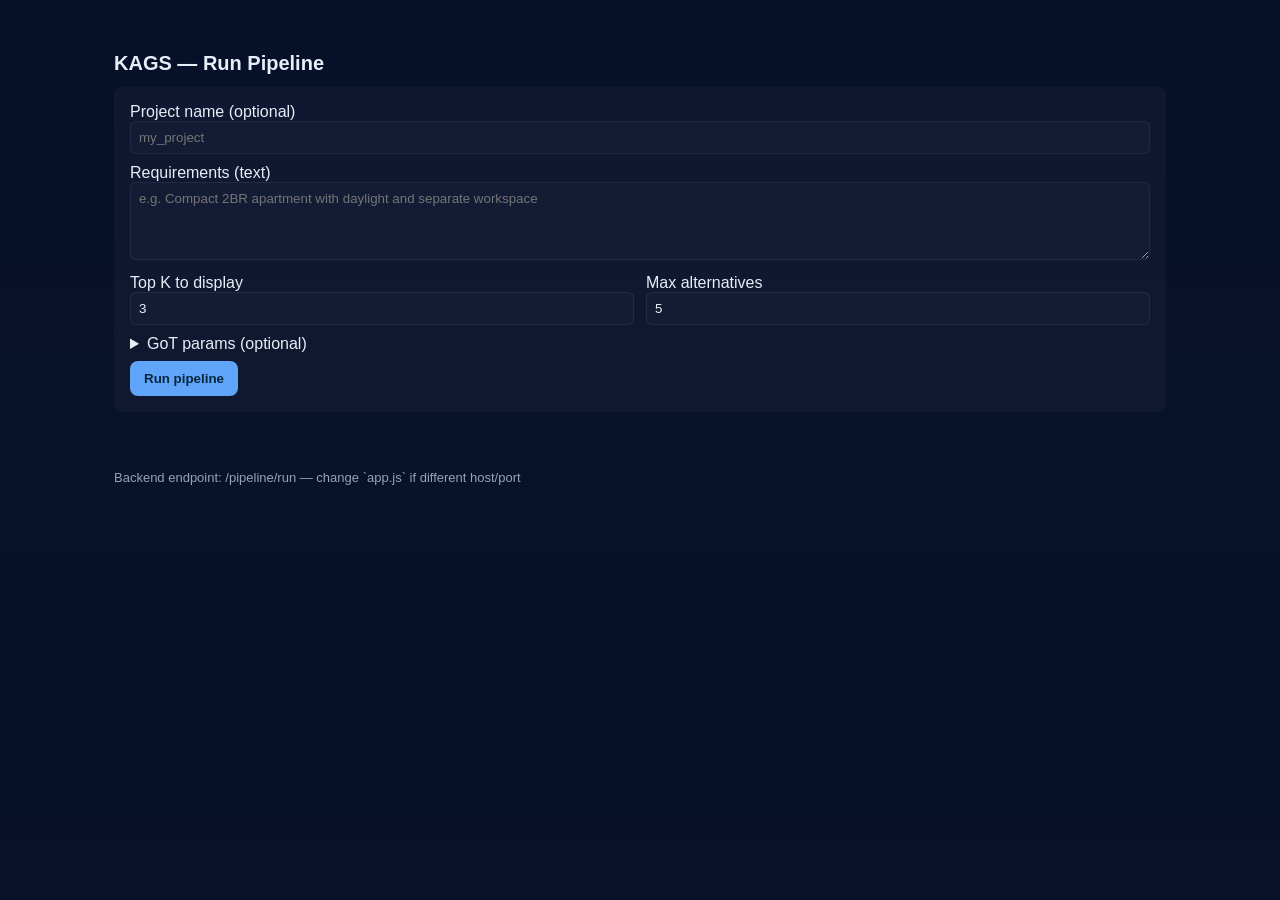
==== frontend/index.html @ ed7bf16d "Restructure to backend/, fix encoder structures, add pipeline docs - Move flat modules into backend/" ====
<!doctype html>
<html lang="en">
<head>
  <meta charset="utf-8" />
  <meta name="viewport" content="width=device-width,initial-scale=1" />
  <title>KAGS Pipeline Frontend</title>
  <link rel="stylesheet" href="styles.css" />
</head>
<body>
  <main class="container">
    <h1>KAGS — Run Pipeline</h1>

    <form id="pipeline-form">
      <label>Project name (optional)
        <input type="text" id="project_name" placeholder="my_project" />
      </label>

      <label>Requirements (text)
        <textarea id="requirements" rows="4" placeholder="e.g. Compact 2BR apartment with daylight and separate workspace" required></textarea>
      </label>

      <div class="row">
        <label>Top K to display
          <input type="number" id="top_k" value="3" min="1" max="10" />
        </label>

        <label>Max alternatives
          <input type="number" id="max_alternatives" value="5" min="1" max="20" />
        </label>
      </div>

      <details>
        <summary>GoT params (optional)</summary>
        <div class="row">
          <label>got_delta
            <input id="got_delta" type="number" step="0.001" placeholder="e.g. 0.01" />
          </label>

          <label>got_patience
            <input id="got_patience" type="number" min="1" placeholder="e.g. 2" />
          </label>

          <label>got_max_nodes
            <input id="got_max_nodes" type="number" min="1" placeholder="e.g. 50" />
          </label>

          <label>got_selection_metric
            <select id="got_selection_metric">
              <option value="composite">composite</option>
              <option value="quality">quality</option>
            </select>
          </label>
        </div>
      </details>

      <div class="actions">
        <button type="submit">Run pipeline</button>
      </div>
    </form>

    <div id="status" class="status"></div>

    <section id="results" class="results"></section>

    <footer>
      <p>Backend endpoint: <code id="api-url">/pipeline/run</code> — change `app.js` if different host/port</p>
    </footer>
  </main>

  <script src="app.js"></script>
</body>
</html>
---- frontend/styles.css ----
:root{--bg:#0f1724;--card:#111827;--muted:#94a3b8;--accent:#60a5fa}
*{box-sizing:border-box;font-family:Inter,Segoe UI,Roboto,Arial,Helvetica,sans-serif}
body{margin:0;background:linear-gradient(180deg,#071029 0%,#081229 100%);color:#e6eef8}
.container{max-width:1100px;margin:28px auto;padding:24px}
h1{margin:0 0 12px;font-size:20px}
form{background:rgba(255,255,255,0.03);padding:16px;border-radius:8px;margin-bottom:16px}
label{display:block;margin-bottom:10px}
input[type=text],textarea,select,input[type=number]{width:100%;padding:8px;border-radius:6px;border:1px solid rgba(255,255,255,0.06);background:rgba(255,255,255,0.02);color:inherit}
.row{display:flex;gap:12px}
.row label{flex:1}
.actions{margin-top:8px}
button{background:var(--accent);border:none;padding:10px 14px;border-radius:8px;color:#04263b;font-weight:700;cursor:pointer}
.status{margin:8px 0;padding:8px;color:var(--muted)}
.status.error{color:#ffb4b4}
.results{display:grid;grid-template-columns:repeat(auto-fit,minmax(360px,1fr));gap:14px}
.card{background:rgba(255,255,255,0.02);padding:12px;border-radius:8px;border:1px solid rgba(255,255,255,0.03)}
.card header h3{margin:0 0 6px}
.scores{display:flex;gap:6px;flex-wrap:wrap;list-style:none;padding:0;margin:6px 0}
.scores li{background:rgba(255,255,255,0.03);padding:6px;border-radius:6px;font-size:13px}
.svg-wrap{background:#fff;border-radius:6px;padding:6px;margin-top:8px}
.svg-wrap svg{width:100%;height:auto}
pre{background:#061223;color:#bcd8ff;padding:8px;border-radius:6px;overflow:auto}
footer{margin-top:18px;color:var(--muted);font-size:13px}
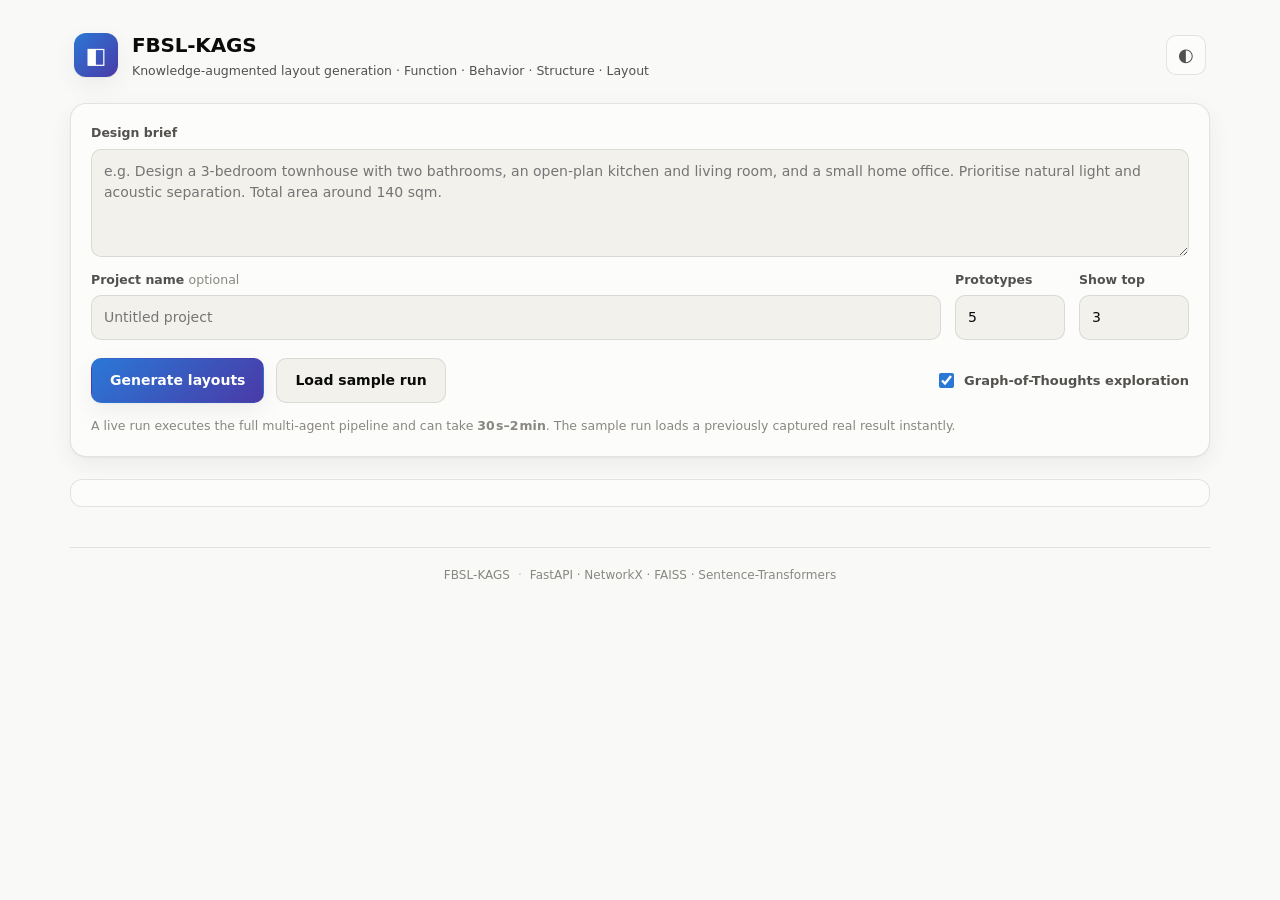
==== commit 699f0f24: "Add a UI: brief input, ranked outputs, real GoT prune/aggregate viz New single-page frontend (no bui" ====
--- a/frontend/index.html
+++ b/frontend/index.html
@@ -1,72 +1,95 @@
 <!doctype html>
-<html lang="en">
+<html lang="en" data-theme="">
 <head>
   <meta charset="utf-8" />
-  <meta name="viewport" content="width=device-width,initial-scale=1" />
-  <title>KAGS Pipeline Frontend</title>
+  <meta name="viewport" content="width=device-width, initial-scale=1" />
+  <title>FBSL-KAGS — Layout Generator</title>
   <link rel="stylesheet" href="styles.css" />
 </head>
 <body>
-  <main class="container">
-    <h1>KAGS — Run Pipeline</h1>
+  <div class="app">
+    <header class="topbar">
+      <div class="brand">
+        <div class="brand-mark">◧</div>
+        <div class="brand-text">
+          <h1>FBSL&#8209;KAGS</h1>
+          <p>Knowledge-augmented layout generation &middot; Function &middot; Behavior &middot; Structure &middot; Layout</p>
+        </div>
+      </div>
+      <button id="theme-toggle" class="theme-toggle" title="Toggle light / dark" aria-label="Toggle theme">
+        <span class="theme-icon">◐</span>
+      </button>
+    </header>
 
-    <form id="pipeline-form">
-      <label>Project name (optional)
-        <input type="text" id="project_name" placeholder="my_project" />
-      </label>
+    <!-- ─────────── Input ─────────── -->
+    <section class="controls card">
+      <form id="pipeline-form" autocomplete="off">
+        <div class="field">
+          <label for="requirements">Design brief</label>
+          <textarea id="requirements" rows="4"
+            placeholder="e.g. Design a 3-bedroom townhouse with two bathrooms, an open-plan kitchen and living room, and a small home office. Prioritise natural light and acoustic separation. Total area around 140 sqm."></textarea>
+        </div>
 
-      <label>Requirements (text)
-        <textarea id="requirements" rows="4" placeholder="e.g. Compact 2BR apartment with daylight and separate workspace" required></textarea>
-      </label>
+        <div class="field-row">
+          <div class="field">
+            <label for="project_name">Project name <span class="opt">optional</span></label>
+            <input id="project_name" type="text" placeholder="Untitled project" />
+          </div>
+          <div class="field field-narrow">
+            <label for="max_alternatives">Prototypes</label>
+            <input id="max_alternatives" type="number" min="1" max="12" value="5" />
+          </div>
+          <div class="field field-narrow">
+            <label for="top_k">Show top</label>
+            <input id="top_k" type="number" min="1" max="12" value="3" />
+          </div>
+        </div>
 
-      <div class="row">
-        <label>Top K to display
-          <input type="number" id="top_k" value="3" min="1" max="10" />
-        </label>
-
-        <label>Max alternatives
-          <input type="number" id="max_alternatives" value="5" min="1" max="20" />
-        </label>
-      </div>
-
-      <details>
-        <summary>GoT params (optional)</summary>
-        <div class="row">
-          <label>got_delta
-            <input id="got_delta" type="number" step="0.001" placeholder="e.g. 0.01" />
-          </label>
-
-          <label>got_patience
-            <input id="got_patience" type="number" min="1" placeholder="e.g. 2" />
-          </label>
-
-          <label>got_max_nodes
-            <input id="got_max_nodes" type="number" min="1" placeholder="e.g. 50" />
-          </label>
-
-          <label>got_selection_metric
-            <select id="got_selection_metric">
-              <option value="composite">composite</option>
-              <option value="quality">quality</option>
-            </select>
+        <div class="actions">
+          <button type="submit" id="run-btn" class="btn btn-primary">
+            <span class="btn-label">Generate layouts</span>
+          </button>
+          <button type="button" id="sample-btn" class="btn btn-ghost">Load sample run</button>
+          <label class="chk">
+            <input type="checkbox" id="use_got" checked />
+            <span>Graph-of-Thoughts exploration</span>
           </label>
         </div>
-      </details>
+        <p class="hint">A live run executes the full multi-agent pipeline and can take <strong>30&#8202;s&ndash;2&#8202;min</strong>. The sample run loads a previously captured real result instantly.</p>
+      </form>
+    </section>
 
-      <div class="actions">
-        <button type="submit">Run pipeline</button>
+    <!-- ─────────── Status / progress ─────────── -->
+    <div id="status" class="status" hidden></div>
+
+    <!-- ─────────── Summary tiles ─────────── -->
+    <section id="summary" class="summary" hidden></section>
+
+    <!-- ─────────── Top outputs ─────────── -->
+    <section id="designs-section" hidden>
+      <div class="section-head">
+        <h2>Top outputs</h2>
+        <p class="section-sub">Ranked prototypes (diversity-greedy ordering). Each is a complete FBSL design with a generated floor plan.</p>
       </div>
-    </form>
+      <div id="designs" class="designs"></div>
+    </section>
 
-    <div id="status" class="status"></div>
+    <!-- ─────────── GoT exploration ─────────── -->
+    <section id="got-section" hidden>
+      <div class="section-head">
+        <h2>Graph-of-Thoughts exploration</h2>
+        <p class="section-sub">Every candidate the engine scored, what the <strong>0.70&#8202;&times;&#8202;max</strong> prune kept vs. dropped, and which high-scorers were merged into an aggregated hybrid. All values measured from this run.</p>
+      </div>
+      <div id="got" class="got"></div>
+    </section>
 
-    <section id="results" class="results"></section>
-
-    <footer>
-      <p>Backend endpoint: <code id="api-url">/pipeline/run</code> — change `app.js` if different host/port</p>
+    <footer class="foot">
+      <span>FBSL&#8209;KAGS</span>
+      <span class="dot">&middot;</span>
+      <span>FastAPI &middot; NetworkX &middot; FAISS &middot; Sentence-Transformers</span>
     </footer>
-  </main>
+  </div>
 
   <script src="app.js"></script>
 </body>
-</html>+</html>
--- a/frontend/styles.css
+++ b/frontend/styles.css
@@ -1,23 +1,330 @@
-:root{--bg:#0f1724;--card:#111827;--muted:#94a3b8;--accent:#60a5fa}
-*{box-sizing:border-box;font-family:Inter,Segoe UI,Roboto,Arial,Helvetica,sans-serif}
-body{margin:0;background:linear-gradient(180deg,#071029 0%,#081229 100%);color:#e6eef8}
-.container{max-width:1100px;margin:28px auto;padding:24px}
-h1{margin:0 0 12px;font-size:20px}
-form{background:rgba(255,255,255,0.03);padding:16px;border-radius:8px;margin-bottom:16px}
-label{display:block;margin-bottom:10px}
-input[type=text],textarea,select,input[type=number]{width:100%;padding:8px;border-radius:6px;border:1px solid rgba(255,255,255,0.06);background:rgba(255,255,255,0.02);color:inherit}
-.row{display:flex;gap:12px}
-.row label{flex:1}
-.actions{margin-top:8px}
-button{background:var(--accent);border:none;padding:10px 14px;border-radius:8px;color:#04263b;font-weight:700;cursor:pointer}
-.status{margin:8px 0;padding:8px;color:var(--muted)}
-.status.error{color:#ffb4b4}
-.results{display:grid;grid-template-columns:repeat(auto-fit,minmax(360px,1fr));gap:14px}
-.card{background:rgba(255,255,255,0.02);padding:12px;border-radius:8px;border:1px solid rgba(255,255,255,0.03)}
-.card header h3{margin:0 0 6px}
-.scores{display:flex;gap:6px;flex-wrap:wrap;list-style:none;padding:0;margin:6px 0}
-.scores li{background:rgba(255,255,255,0.03);padding:6px;border-radius:6px;font-size:13px}
-.svg-wrap{background:#fff;border-radius:6px;padding:6px;margin-top:8px}
-.svg-wrap svg{width:100%;height:auto}
-pre{background:#061223;color:#bcd8ff;padding:8px;border-radius:6px;overflow:auto}
-footer{margin-top:18px;color:var(--muted);font-size:13px}
+/* ============================================================
+   FBSL-KAGS frontend — palette from the validated data-viz set
+   Light + dark are both selected (not an auto-flip).
+   ============================================================ */
+:root {
+  color-scheme: light;
+  --page:        #f9f9f7;
+  --surface:     #fcfcfb;
+  --surface-2:   #f2f1ec;
+  --ink:         #0b0b0b;
+  --ink-2:       #52514e;
+  --muted:       #898781;
+  --grid:        #e1e0d9;
+  --baseline:    #c3c2b7;
+  --border:      rgba(11,11,11,0.10);
+  --shadow:      0 1px 2px rgba(11,11,11,.04), 0 8px 24px rgba(11,11,11,.06);
+
+  --kept:        #2a78d6;   /* blue  — candidate kept */
+  --kept-soft:   #cde2fb;
+  --hybrid:      #e87ba4;   /* magenta — aggregated hybrid */
+  --hybrid-soft: #f7dbe6;
+  --source:      #eb6834;   /* orange — aggregation source ring */
+  --meter:       #2a78d6;   /* sequential blue for score meters */
+  --meter-track: #e8ecf1;
+  --good:        #0ca30c;
+  --good-ink:    #006300;
+  --accent-grad: linear-gradient(135deg, #2a78d6, #4a3aa7);
+}
+:root[data-theme="dark"],
+:root:where(:not([data-theme="light"])) {
+  /* dark defaults applied via media query below; toggle overrides here */
+}
+@media (prefers-color-scheme: dark) {
+  :root:where(:not([data-theme="light"])) {
+    color-scheme: dark;
+    --page:        #0d0d0d;
+    --surface:     #1a1a19;
+    --surface-2:   #242422;
+    --ink:         #ffffff;
+    --ink-2:       #c3c2b7;
+    --muted:       #898781;
+    --grid:        #2c2c2a;
+    --baseline:    #383835;
+    --border:      rgba(255,255,255,0.10);
+    --shadow:      0 1px 2px rgba(0,0,0,.4), 0 10px 30px rgba(0,0,0,.5);
+
+    --kept:        #3987e5;
+    --kept-soft:   #17324f;
+    --hybrid:      #d55181;
+    --hybrid-soft: #3d2230;
+    --source:      #d95926;
+    --meter:       #3987e5;
+    --meter-track: #2a2a28;
+    --good:        #0ca30c;
+    --good-ink:    #0ca30c;
+    --accent-grad: linear-gradient(135deg, #3987e5, #9085e9);
+  }
+}
+:root[data-theme="dark"] {
+  color-scheme: dark;
+  --page:        #0d0d0d;
+  --surface:     #1a1a19;
+  --surface-2:   #242422;
+  --ink:         #ffffff;
+  --ink-2:       #c3c2b7;
+  --muted:       #898781;
+  --grid:        #2c2c2a;
+  --baseline:    #383835;
+  --border:      rgba(255,255,255,0.10);
+  --shadow:      0 1px 2px rgba(0,0,0,.4), 0 10px 30px rgba(0,0,0,.5);
+
+  --kept:        #3987e5;
+  --kept-soft:   #17324f;
+  --hybrid:      #d55181;
+  --hybrid-soft: #3d2230;
+  --source:      #d95926;
+  --meter:       #3987e5;
+  --meter-track: #2a2a28;
+  --good:        #0ca30c;
+  --good-ink:    #0ca30c;
+  --accent-grad: linear-gradient(135deg, #3987e5, #9085e9);
+}
+
+* { box-sizing: border-box; }
+html, body { margin: 0; padding: 0; }
+body {
+  font-family: system-ui, -apple-system, "Segoe UI", sans-serif;
+  background: var(--page);
+  color: var(--ink);
+  line-height: 1.5;
+  -webkit-font-smoothing: antialiased;
+}
+.app { max-width: 1180px; margin: 0 auto; padding: 24px 20px 64px; }
+h1, h2, h3 { margin: 0; font-weight: 650; letter-spacing: -0.01em; }
+
+/* ── Top bar ── */
+.topbar {
+  display: flex; align-items: center; justify-content: space-between;
+  padding: 6px 4px 22px;
+}
+.brand { display: flex; align-items: center; gap: 14px; }
+.brand-mark {
+  width: 44px; height: 44px; border-radius: 12px;
+  display: grid; place-items: center;
+  background: var(--accent-grad); color: #fff;
+  font-size: 22px; box-shadow: var(--shadow);
+}
+.brand-text h1 { font-size: 20px; }
+.brand-text p { margin: 2px 0 0; color: var(--ink-2); font-size: 12.5px; }
+.theme-toggle {
+  width: 40px; height: 40px; border-radius: 10px;
+  border: 1px solid var(--border); background: var(--surface);
+  color: var(--ink-2); font-size: 18px; cursor: pointer;
+  transition: background .15s, transform .15s;
+}
+.theme-toggle:hover { background: var(--surface-2); transform: translateY(-1px); }
+
+/* ── Cards ── */
+.card {
+  background: var(--surface);
+  border: 1px solid var(--border);
+  border-radius: 16px;
+  box-shadow: var(--shadow);
+}
+.controls { padding: 20px; margin-bottom: 22px; }
+
+/* ── Form ── */
+.field { display: flex; flex-direction: column; gap: 6px; margin-bottom: 14px; }
+.field-row { display: flex; gap: 14px; flex-wrap: wrap; }
+.field-row .field { flex: 1 1 200px; }
+.field-narrow { flex: 0 0 110px !important; }
+label { font-size: 12.5px; font-weight: 600; color: var(--ink-2); }
+.opt { font-weight: 400; color: var(--muted); }
+textarea, input[type=text], input[type=number] {
+  width: 100%; padding: 11px 12px; font: inherit; font-size: 14px;
+  color: var(--ink); background: var(--surface-2);
+  border: 1px solid var(--border); border-radius: 10px;
+  outline: none; transition: border-color .15s, box-shadow .15s;
+  resize: vertical;
+}
+textarea:focus, input:focus {
+  border-color: var(--kept);
+  box-shadow: 0 0 0 3px color-mix(in srgb, var(--kept) 22%, transparent);
+}
+.actions { display: flex; align-items: center; gap: 12px; flex-wrap: wrap; margin-top: 4px; }
+.btn {
+  font: inherit; font-weight: 600; font-size: 14px;
+  padding: 11px 18px; border-radius: 10px; cursor: pointer;
+  border: 1px solid transparent; transition: transform .12s, filter .15s, background .15s;
+}
+.btn:active { transform: translateY(1px); }
+.btn-primary { background: var(--accent-grad); color: #fff; box-shadow: var(--shadow); }
+.btn-primary:hover { filter: brightness(1.05); }
+.btn-primary[disabled] { opacity: .6; cursor: progress; }
+.btn-ghost { background: var(--surface-2); color: var(--ink); border-color: var(--border); }
+.btn-ghost:hover { background: var(--surface); }
+.chk { display: inline-flex; align-items: center; gap: 7px; font-size: 13px; color: var(--ink-2); cursor: pointer; margin-left: auto; }
+.chk input { width: 15px; height: 15px; accent-color: var(--kept); }
+.hint { margin: 14px 0 0; font-size: 12.5px; color: var(--muted); }
+
+/* ── Status ── */
+.status {
+  display: flex; align-items: center; gap: 10px;
+  padding: 13px 16px; margin-bottom: 20px;
+  border-radius: 12px; font-size: 13.5px;
+  background: var(--surface); border: 1px solid var(--border); color: var(--ink-2);
+}
+.status.error { color: #d03b3b; border-color: color-mix(in srgb, #d03b3b 40%, var(--border)); }
+.spinner {
+  width: 15px; height: 15px; border-radius: 50%;
+  border: 2px solid var(--baseline); border-top-color: var(--kept);
+  animation: spin .7s linear infinite; flex: none;
+}
+@keyframes spin { to { transform: rotate(360deg); } }
+
+/* ── Summary tiles ── */
+.summary {
+  display: grid; grid-template-columns: repeat(auto-fit, minmax(150px, 1fr));
+  gap: 12px; margin-bottom: 30px;
+}
+.tile {
+  background: var(--surface); border: 1px solid var(--border);
+  border-radius: 14px; padding: 15px 16px; box-shadow: var(--shadow);
+}
+.tile .k { font-size: 11.5px; font-weight: 600; color: var(--muted); text-transform: uppercase; letter-spacing: .04em; }
+.tile .v { font-size: 24px; font-weight: 680; margin-top: 4px; letter-spacing: -0.02em; }
+.tile .u { font-size: 12px; color: var(--ink-2); font-weight: 500; }
+
+/* ── Section head ── */
+.section-head { margin: 4px 0 16px; }
+.section-head h2 { font-size: 17px; }
+.section-sub { margin: 4px 0 0; font-size: 13px; color: var(--ink-2); max-width: 74ch; }
+section[hidden] { display: none; }
+
+/* ── Design cards ── */
+.designs { display: grid; grid-template-columns: repeat(auto-fill, minmax(340px, 1fr)); gap: 18px; margin-bottom: 40px; }
+.design {
+  background: var(--surface); border: 1px solid var(--border);
+  border-radius: 16px; overflow: hidden; box-shadow: var(--shadow);
+  display: flex; flex-direction: column;
+}
+.design.rank-1 { border-color: color-mix(in srgb, var(--kept) 55%, var(--border)); }
+.design-head { padding: 15px 16px 12px; display: flex; align-items: flex-start; gap: 12px; }
+.rank-badge {
+  flex: none; width: 30px; height: 30px; border-radius: 9px;
+  display: grid; place-items: center; font-weight: 700; font-size: 14px;
+  background: var(--surface-2); color: var(--ink-2); border: 1px solid var(--border);
+}
+.rank-1 .rank-badge { background: var(--accent-grad); color: #fff; border-color: transparent; }
+.design-head .t { flex: 1; min-width: 0; }
+.design-head .variant { font-size: 14px; font-weight: 650; word-break: break-word; }
+.design-head .desc { font-size: 12px; color: var(--muted); margin-top: 2px; }
+.hybrid-tag {
+  display: inline-flex; align-items: center; gap: 5px; margin-top: 6px;
+  font-size: 11px; font-weight: 600; padding: 2px 8px; border-radius: 999px;
+  color: var(--hybrid); background: var(--hybrid-soft);
+  border: 1px solid color-mix(in srgb, var(--hybrid) 45%, transparent);
+}
+.composite {
+  text-align: right; flex: none;
+}
+.composite .num { font-size: 22px; font-weight: 700; letter-spacing: -0.02em; }
+.composite .lbl { font-size: 10.5px; color: var(--muted); text-transform: uppercase; letter-spacing: .04em; }
+
+/* score meters */
+.meters { padding: 4px 16px 14px; display: flex; flex-direction: column; gap: 9px; }
+.meter { display: grid; grid-template-columns: 96px 1fr 40px; align-items: center; gap: 10px; }
+.meter .m-label { font-size: 11.5px; color: var(--ink-2); }
+.meter .m-track { height: 7px; border-radius: 999px; background: var(--meter-track); overflow: hidden; }
+.meter .m-fill { height: 100%; border-radius: 999px; background: var(--meter); }
+.meter .m-val { font-size: 11.5px; color: var(--ink-2); text-align: right; font-variant-numeric: tabular-nums; }
+
+/* svg tabs */
+.plan-tabs { display: flex; gap: 4px; padding: 0 16px; }
+.plan-tab {
+  font: inherit; font-size: 12px; font-weight: 600; cursor: pointer;
+  padding: 7px 12px; border: none; background: none; color: var(--muted);
+  border-bottom: 2px solid transparent;
+}
+.plan-tab.active { color: var(--ink); border-bottom-color: var(--kept); }
+.plan-view { padding: 12px 16px 16px; }
+.svg-wrap {
+  background: #ffffff; border-radius: 10px; padding: 10px;
+  border: 1px solid var(--border); overflow: auto;
+}
+.svg-wrap svg { display: block; width: 100%; height: auto; max-width: 100%; }
+.svg-wrap.empty { color: var(--muted); font-size: 12.5px; text-align: center; padding: 28px; background: var(--surface-2); }
+
+.chips { display: flex; flex-wrap: wrap; gap: 6px; padding: 0 16px 16px; }
+.chip {
+  font-size: 11px; padding: 3px 9px; border-radius: 999px;
+  background: var(--surface-2); border: 1px solid var(--border); color: var(--ink-2);
+}
+.chip.good { color: var(--good-ink); border-color: color-mix(in srgb, var(--good) 40%, transparent); }
+
+/* ── GoT visualization ── */
+.got { display: flex; flex-direction: column; gap: 20px; }
+.got-panel { padding: 18px; }
+.got-panel h3 { font-size: 14px; }
+.got-panel .p-sub { font-size: 12.5px; color: var(--ink-2); margin: 4px 0 14px; }
+
+/* prune chart */
+.prune-legend { display: flex; gap: 16px; margin-bottom: 12px; flex-wrap: wrap; }
+.lg { display: inline-flex; align-items: center; gap: 7px; font-size: 12px; color: var(--ink-2); }
+.lg .sw { width: 12px; height: 12px; border-radius: 3px; flex: none; }
+.lg .sw.kept { background: var(--kept); }
+.lg .sw.pruned { background: var(--muted); opacity: .5; }
+.lg .sw.thr { width: 2px; height: 14px; border-radius: 0; background: var(--source); }
+
+.prune-rows { display: flex; flex-direction: column; gap: 7px; position: relative; }
+.prow { display: grid; grid-template-columns: 210px 1fr 96px; align-items: center; gap: 12px; }
+.prow .pv { font-size: 12px; color: var(--ink-2); white-space: nowrap; overflow: hidden; text-overflow: ellipsis; }
+.prow.pruned .pv { color: var(--muted); text-decoration: line-through; text-decoration-color: color-mix(in srgb, var(--muted) 60%, transparent); }
+.pbar-wrap { position: relative; height: 20px; }
+.pbar-track { position: absolute; inset: 0; background: var(--meter-track); border-radius: 6px; }
+.pbar-fill { position: absolute; top: 0; left: 0; bottom: 0; border-radius: 6px; background: var(--kept); min-width: 2px; }
+.prow.pruned .pbar-fill { background: var(--muted); opacity: .45; }
+.prow.source .pbar-fill { box-shadow: inset 0 0 0 2px var(--source); }
+.pbar-thr { position: absolute; top: -3px; bottom: -3px; width: 2px; background: var(--source); z-index: 3; }
+.pbar-thr::after {
+  content: attr(data-label); position: absolute; top: -20px; left: 50%; transform: translateX(-50%);
+  font-size: 10px; font-weight: 600; color: var(--source); white-space: nowrap;
+}
+.prow .ptag { font-size: 11px; font-weight: 600; text-align: right; font-variant-numeric: tabular-nums; }
+.prow .ptag .sc { color: var(--ink); }
+.prow.pruned .ptag .sc { color: var(--muted); }
+.prow .st { font-size: 10px; padding: 1px 6px; border-radius: 999px; margin-left: 6px; }
+.prow .st.k { color: var(--kept); background: var(--kept-soft); }
+.prow .st.p { color: var(--muted); background: var(--surface-2); }
+.prow .st.c { color: var(--source); background: color-mix(in srgb, var(--source) 14%, transparent); }
+/* capped rows: dropped by the top-N cap, not the threshold — dim but not struck */
+.prow.r-cap .pv { color: var(--ink-2); text-decoration: none; }
+.prow.r-cap .pbar-fill { opacity: .6; }
+
+.prune-note { margin-top: 14px; font-size: 12px; color: var(--muted); }
+
+/* aggregation diagram */
+.agg { display: grid; grid-template-columns: 1fr auto 1fr; gap: 18px; align-items: center; }
+.agg-sources { display: flex; flex-direction: column; gap: 8px; }
+.agg-node {
+  padding: 9px 12px; border-radius: 10px; font-size: 12px;
+  background: var(--surface-2); border: 1px solid var(--border);
+  display: flex; justify-content: space-between; gap: 10px; align-items: center;
+}
+.agg-node.src { border-color: color-mix(in srgb, var(--source) 55%, transparent); }
+.agg-node .nm { color: var(--ink-2); overflow: hidden; text-overflow: ellipsis; white-space: nowrap; }
+.agg-node .sc { font-variant-numeric: tabular-nums; font-weight: 600; color: var(--ink); flex: none; }
+.agg-arrow { display: grid; place-items: center; color: var(--muted); }
+.agg-arrow svg { width: 64px; height: 90px; }
+.agg-result {
+  padding: 16px; border-radius: 14px; text-align: center;
+  background: var(--hybrid-soft); border: 1.5px solid color-mix(in srgb, var(--hybrid) 55%, transparent);
+}
+.agg-result .hr { font-size: 12px; font-weight: 700; color: var(--hybrid); text-transform: uppercase; letter-spacing: .04em; }
+.agg-result .num { font-size: 30px; font-weight: 720; margin: 4px 0 2px; letter-spacing: -0.02em; }
+.agg-result .cap { font-size: 11.5px; color: var(--ink-2); }
+.agg-skip { font-size: 13px; color: var(--ink-2); padding: 14px; border-radius: 12px; background: var(--surface-2); border: 1px dashed var(--border); }
+
+.foot {
+  margin-top: 40px; padding-top: 18px; border-top: 1px solid var(--border);
+  color: var(--muted); font-size: 12px; display: flex; gap: 8px; align-items: center; justify-content: center;
+}
+.foot .dot { opacity: .5; }
+
+@media (max-width: 720px) {
+  .agg { grid-template-columns: 1fr; }
+  .agg-arrow svg { transform: rotate(90deg); width: 48px; height: 48px; }
+  .prow { grid-template-columns: 130px 1fr 78px; }
+  .meter { grid-template-columns: 80px 1fr 38px; }
+}
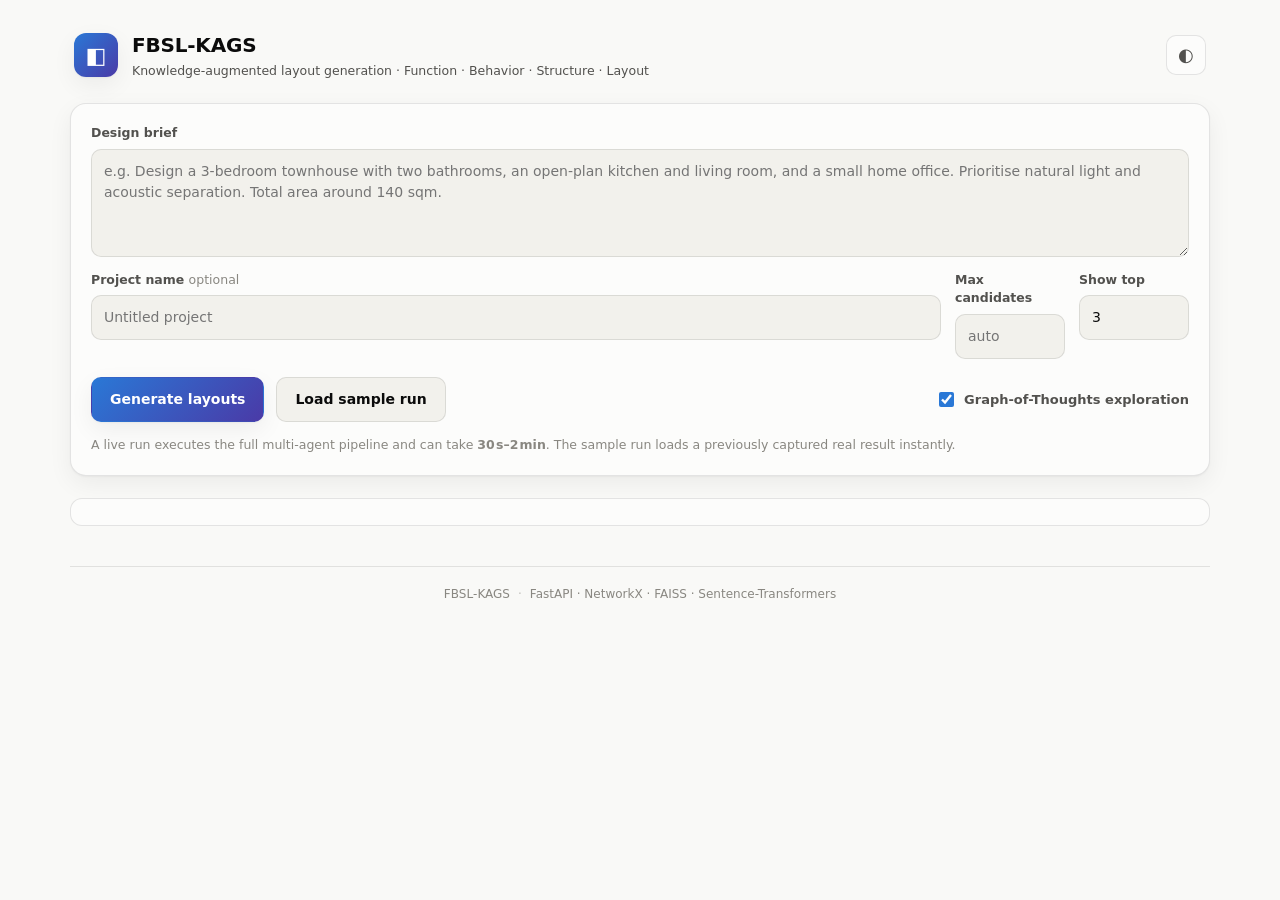
==== commit 181795b3: "Render prototypes as PNG (matplotlib) in the UI instead of inline SVG Each returned prototype now ca" ====
--- a/frontend/index.html
+++ b/frontend/index.html
@@ -36,8 +36,8 @@
             <input id="project_name" type="text" placeholder="Untitled project" />
           </div>
           <div class="field field-narrow">
-            <label for="max_alternatives">Prototypes</label>
-            <input id="max_alternatives" type="number" min="1" max="12" value="5" />
+            <label for="max_alternatives" title="Upper bound on candidate designs carried into scoring. Leave blank to let brief complexity decide.">Max candidates</label>
+            <input id="max_alternatives" type="number" min="1" max="12" placeholder="auto" />
           </div>
           <div class="field field-narrow">
             <label for="top_k">Show top</label>
--- a/frontend/styles.css
+++ b/frontend/styles.css
@@ -244,6 +244,7 @@
   border: 1px solid var(--border); overflow: auto;
 }
 .svg-wrap svg { display: block; width: 100%; height: auto; max-width: 100%; }
+.svg-wrap .plan-img { display: block; width: 100%; height: auto; max-width: 100%; border-radius: 6px; }
 .svg-wrap.empty { color: var(--muted); font-size: 12.5px; text-align: center; padding: 28px; background: var(--surface-2); }
 
 .chips { display: flex; flex-wrap: wrap; gap: 6px; padding: 0 16px 16px; }
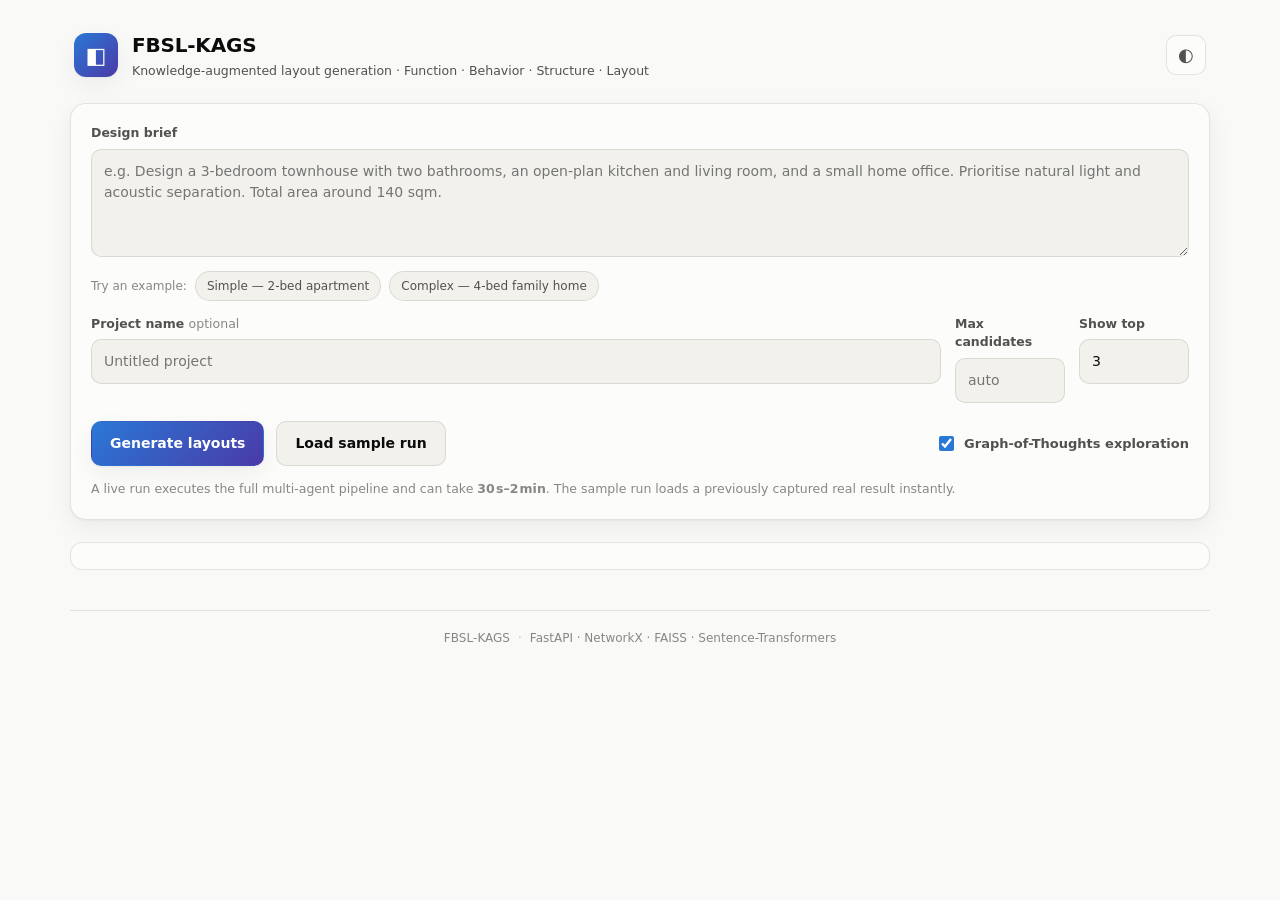
==== commit e74656d4: "Add one-click example briefs (simple + complex) to the UI Two preset chips under the design brief fi" ====
--- a/frontend/index.html
+++ b/frontend/index.html
@@ -28,6 +28,11 @@
           <label for="requirements">Design brief</label>
           <textarea id="requirements" rows="4"
             placeholder="e.g. Design a 3-bedroom townhouse with two bathrooms, an open-plan kitchen and living room, and a small home office. Prioritise natural light and acoustic separation. Total area around 140 sqm."></textarea>
+          <div class="examples">
+            <span class="ex-label">Try an example:</span>
+            <button type="button" class="ex-chip" data-ex="simple">Simple &mdash; 2-bed apartment</button>
+            <button type="button" class="ex-chip" data-ex="complex">Complex &mdash; 4-bed family home</button>
+          </div>
         </div>
 
         <div class="field-row">
--- a/frontend/styles.css
+++ b/frontend/styles.css
@@ -158,6 +158,17 @@
 .chk input { width: 15px; height: 15px; accent-color: var(--kept); }
 .hint { margin: 14px 0 0; font-size: 12.5px; color: var(--muted); }
 
+/* example-brief chips */
+.examples { display: flex; align-items: center; flex-wrap: wrap; gap: 8px; margin-top: 8px; }
+.ex-label { font-size: 12px; color: var(--muted); }
+.ex-chip {
+  font: inherit; font-size: 12px; font-weight: 500; cursor: pointer;
+  padding: 5px 11px; border-radius: 999px;
+  color: var(--ink-2); background: var(--surface-2); border: 1px solid var(--border);
+  transition: background .15s, border-color .15s;
+}
+.ex-chip:hover { background: var(--surface); border-color: color-mix(in srgb, var(--kept) 45%, var(--border)); color: var(--ink); }
+
 /* ── Status ── */
 .status {
   display: flex; align-items: center; gap: 10px;
@@ -230,15 +241,10 @@
 .meter .m-fill { height: 100%; border-radius: 999px; background: var(--meter); }
 .meter .m-val { font-size: 11.5px; color: var(--ink-2); text-align: right; font-variant-numeric: tabular-nums; }
 
-/* svg tabs */
-.plan-tabs { display: flex; gap: 4px; padding: 0 16px; }
-.plan-tab {
-  font: inherit; font-size: 12px; font-weight: 600; cursor: pointer;
-  padding: 7px 12px; border: none; background: none; color: var(--muted);
-  border-bottom: 2px solid transparent;
-}
-.plan-tab.active { color: var(--ink); border-bottom-color: var(--kept); }
-.plan-view { padding: 12px 16px 16px; }
+/* stacked plan + connectivity graph */
+.plan-view { padding: 6px 16px 16px; display: flex; flex-direction: column; gap: 12px; }
+.plan-block { display: flex; flex-direction: column; gap: 6px; }
+.plan-cap { font-size: 11px; font-weight: 600; color: var(--muted); text-transform: uppercase; letter-spacing: .04em; }
 .svg-wrap {
   background: #ffffff; border-radius: 10px; padding: 10px;
   border: 1px solid var(--border); overflow: auto;
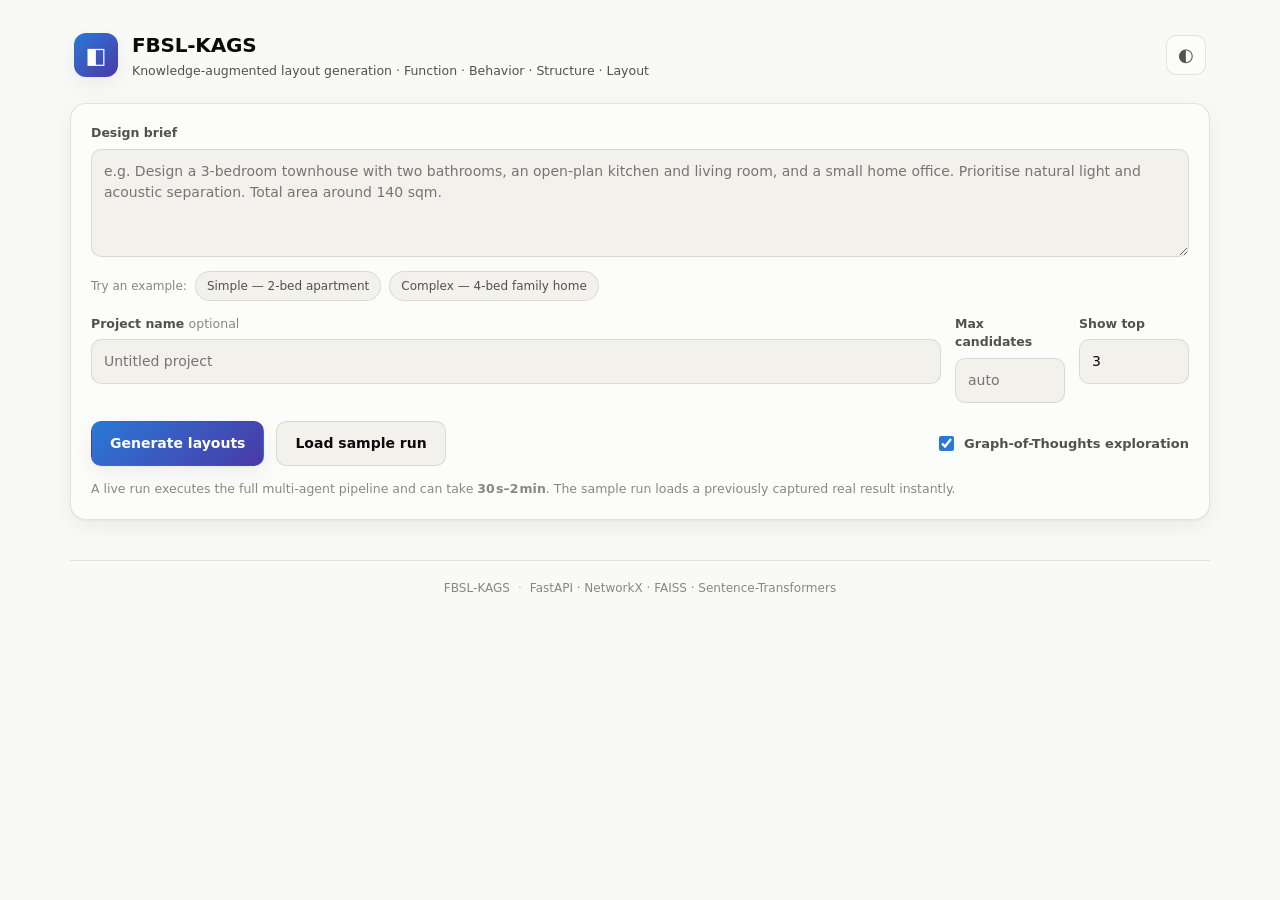
==== commit 3851e2c9: "Store results in a structured database, manageable from the UI Runs previously landed as loose files" ====
--- a/frontend/index.html
+++ b/frontend/index.html
@@ -67,6 +67,18 @@
     <!-- ─────────── Status / progress ─────────── -->
     <div id="status" class="status" hidden></div>
 
+    <!-- ─────────── Saved runs ─────────── -->
+    <section id="saved-section" class="card saved" hidden>
+      <div class="saved-head">
+        <div>
+          <h2>Saved runs</h2>
+          <p class="section-sub" id="saved-stats"></p>
+        </div>
+        <button type="button" id="refresh-saved" class="btn btn-ghost btn-sm">Refresh</button>
+      </div>
+      <div id="saved-list" class="saved-list"></div>
+    </section>
+
     <!-- ─────────── Summary tiles ─────────── -->
     <section id="summary" class="summary" hidden></section>
 
--- a/frontend/styles.css
+++ b/frontend/styles.css
@@ -176,6 +176,9 @@
   border-radius: 12px; font-size: 13.5px;
   background: var(--surface); border: 1px solid var(--border); color: var(--ink-2);
 }
+/* `display:flex` above beats the browser default for [hidden], so an empty
+   status bar rendered as a stray box until this rule. */
+.status[hidden] { display: none; }
 .status.error { color: #d03b3b; border-color: color-mix(in srgb, #d03b3b 40%, var(--border)); }
 .spinner {
   width: 15px; height: 15px; border-radius: 50%;
@@ -183,6 +186,34 @@
   animation: spin .7s linear infinite; flex: none;
 }
 @keyframes spin { to { transform: rotate(360deg); } }
+
+/* ── Saved runs ── */
+.saved { padding: 18px 20px; margin-bottom: 22px; }
+.saved-head { display: flex; align-items: flex-start; justify-content: space-between; gap: 12px; margin-bottom: 12px; }
+.saved-head h2 { font-size: 15px; }
+.btn-sm { padding: 6px 12px; font-size: 12.5px; }
+.saved-list { display: flex; flex-direction: column; gap: 6px; max-height: 320px; overflow-y: auto; }
+.saved-row {
+  display: flex; align-items: center; gap: 12px;
+  padding: 10px 12px; border-radius: 10px;
+  background: var(--surface-2); border: 1px solid var(--border);
+  transition: border-color .15s, background .15s;
+}
+.saved-row:hover { border-color: color-mix(in srgb, var(--kept) 45%, var(--border)); }
+.saved-row.active { border-color: var(--kept); background: color-mix(in srgb, var(--kept) 10%, var(--surface-2)); }
+.sr-main { flex: 1; min-width: 0; }
+.sr-name { font-size: 13.5px; font-weight: 600; overflow: hidden; text-overflow: ellipsis; white-space: nowrap; }
+.sr-meta { font-size: 11.5px; color: var(--muted); margin-top: 2px; }
+.sr-actions { display: flex; align-items: center; gap: 6px; flex: none; }
+.icon-btn {
+  font: inherit; font-size: 13px; line-height: 1; cursor: pointer;
+  width: 28px; height: 28px; border-radius: 8px; flex: none;
+  background: transparent; color: var(--muted);
+  border: 1px solid var(--border);
+  transition: background .15s, color .15s, border-color .15s;
+}
+.icon-btn.danger:hover { background: color-mix(in srgb, #d03b3b 14%, transparent); color: #d03b3b; border-color: #d03b3b; }
+.design-head .card-del { align-self: flex-start; }
 
 /* ── Summary tiles ── */
 .summary {
@@ -300,6 +331,13 @@
 .prow.r-cap .pbar-fill { opacity: .6; }
 
 .prune-note { margin-top: 14px; font-size: 12px; color: var(--muted); }
+.gate-warn {
+  font-size: 12.5px; line-height: 1.55; color: var(--ink-2);
+  padding: 12px 14px; margin: 4px 0 14px; border-radius: 10px;
+  background: color-mix(in srgb, var(--source) 10%, transparent);
+  border: 1px solid color-mix(in srgb, var(--source) 40%, transparent);
+}
+.gate-warn strong { color: var(--ink); }
 
 /* aggregation diagram */
 .agg { display: grid; grid-template-columns: 1fr auto 1fr; gap: 18px; align-items: center; }
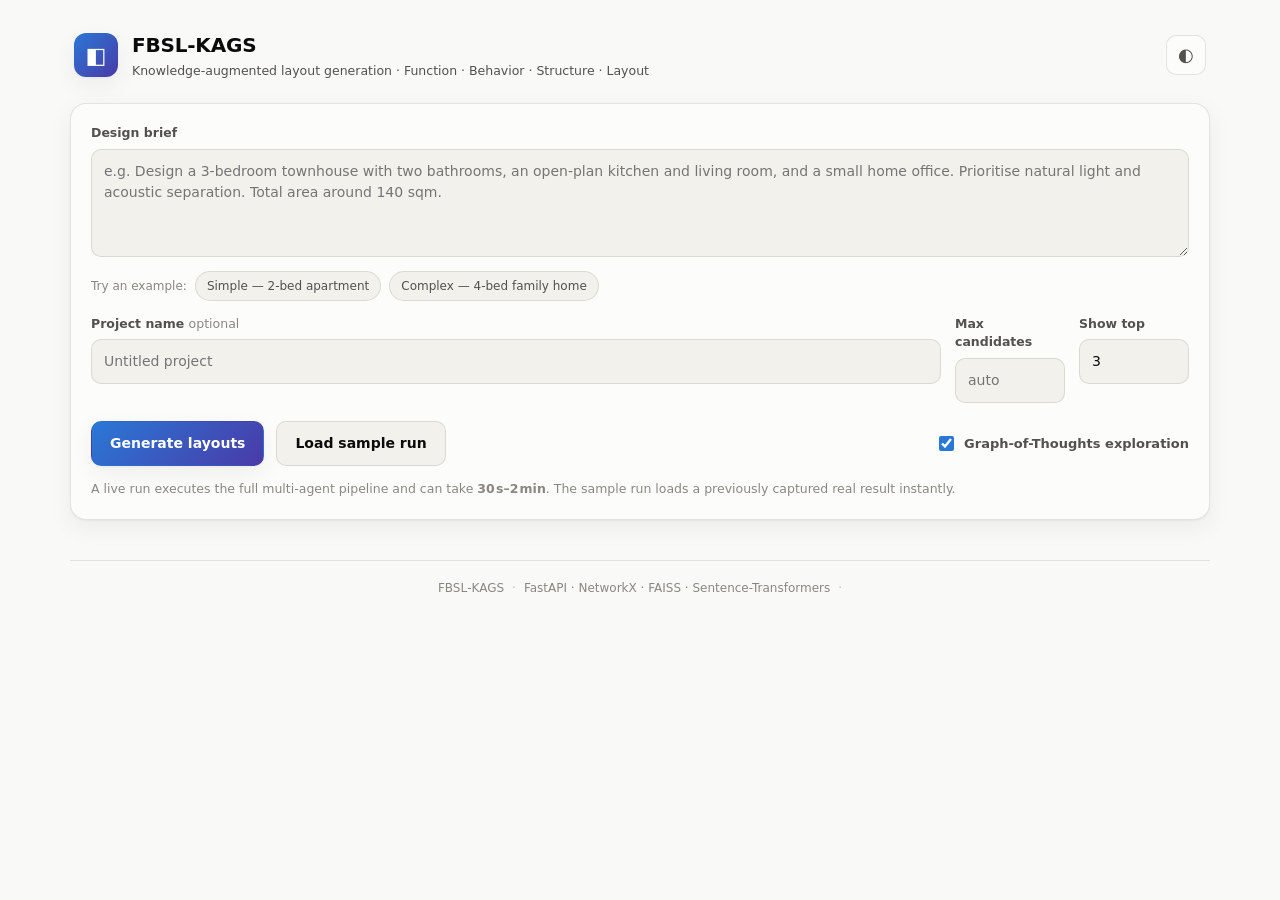
==== commit 7875e25c: "Report the running backend build, and show which brief produced each run Diagnosing an unexpected re" ====
--- a/frontend/index.html
+++ b/frontend/index.html
@@ -104,6 +104,8 @@
       <span>FBSL&#8209;KAGS</span>
       <span class="dot">&middot;</span>
       <span>FastAPI &middot; NetworkX &middot; FAISS &middot; Sentence-Transformers</span>
+      <span class="dot">&middot;</span>
+      <span id="build-id" class="build-id" hidden></span>
     </footer>
   </div>
 
--- a/frontend/styles.css
+++ b/frontend/styles.css
@@ -373,3 +373,8 @@
   .prow { grid-template-columns: 130px 1fr 78px; }
   .meter { grid-template-columns: 80px 1fr 38px; }
 }
+
+/* backend build + saved-run brief snippet */
+.build-id { font-variant-numeric: tabular-nums; opacity: .85; }
+.sr-brief { font-size: 11.5px; color: var(--ink-2); margin-top: 2px;
+            overflow: hidden; text-overflow: ellipsis; white-space: nowrap; }
